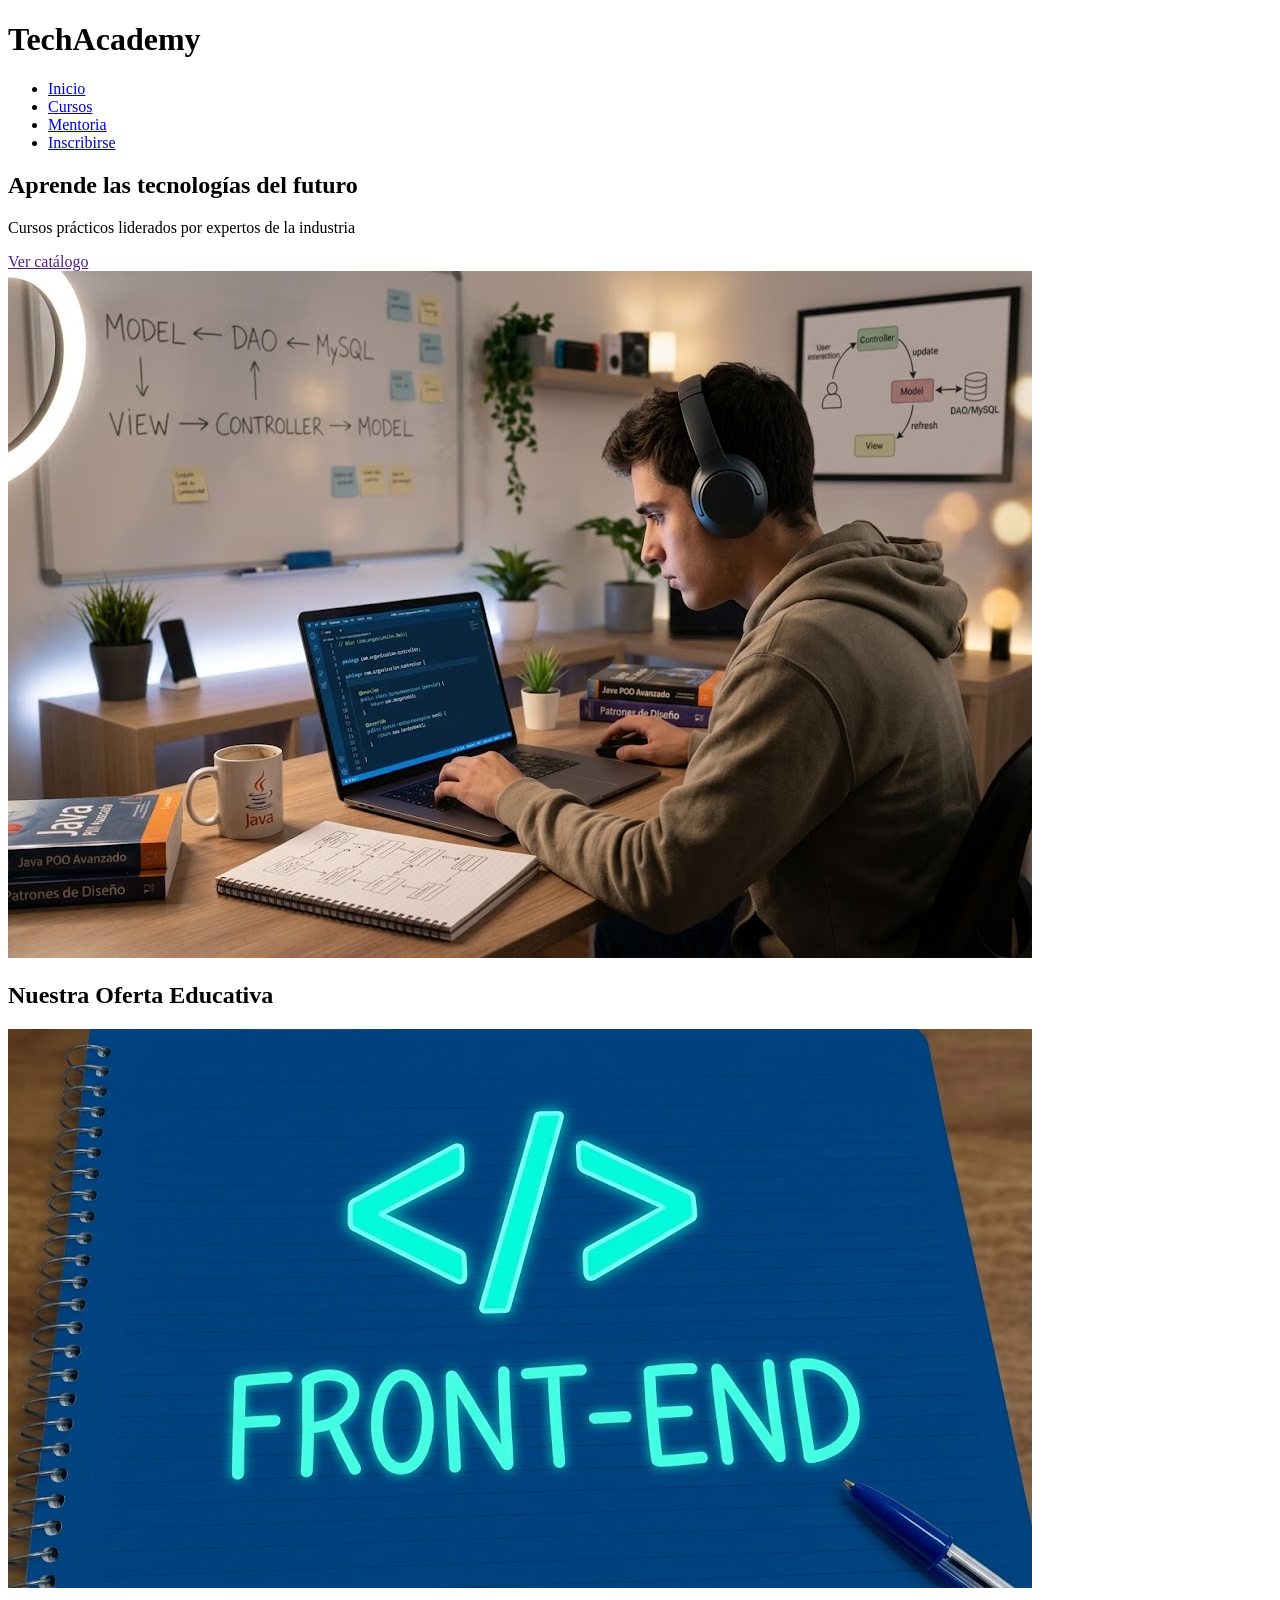
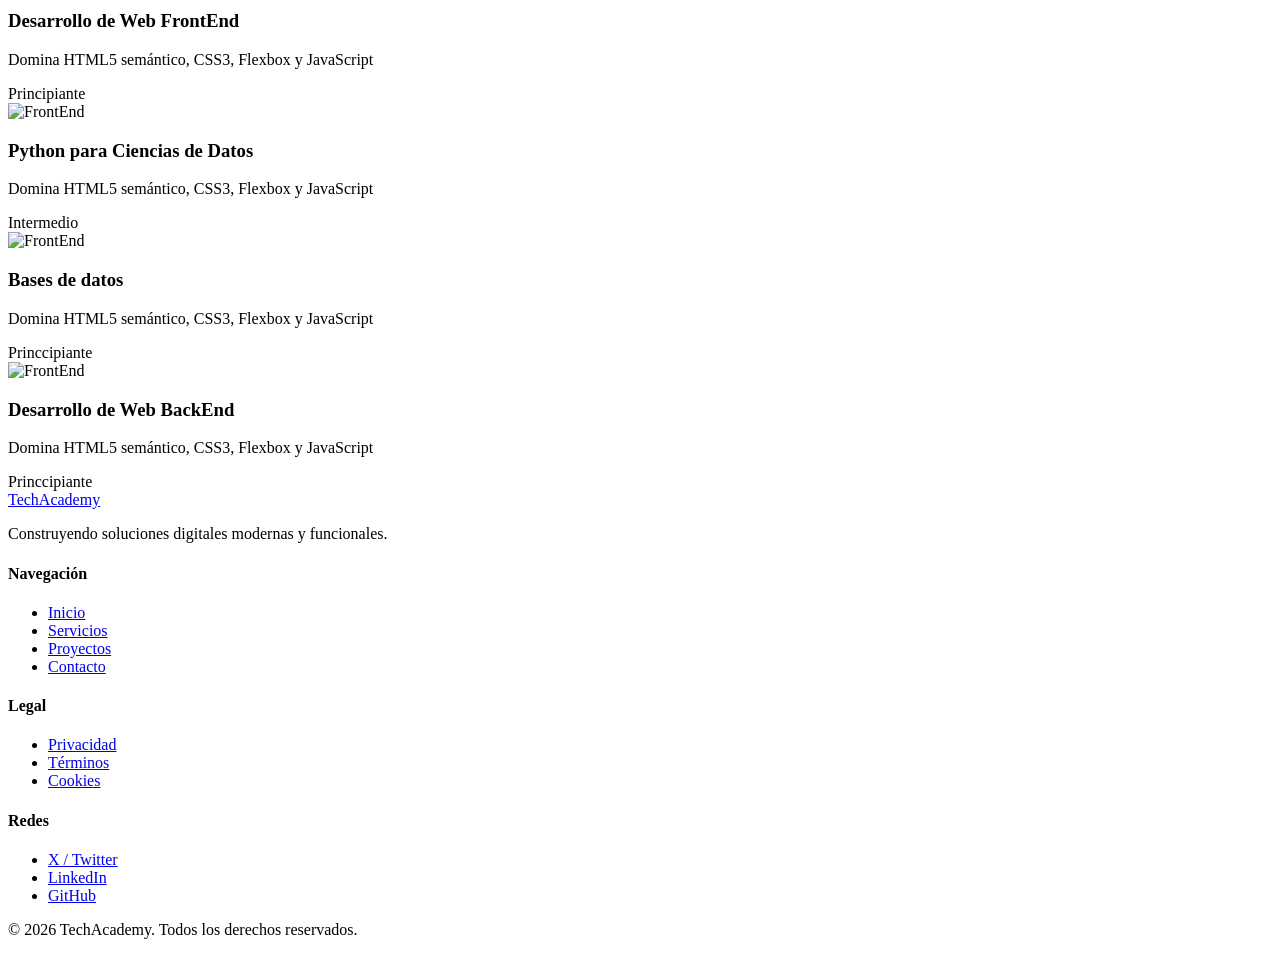
==== index.html @ c1e7bf1f "segundo commit" ====
<!DOCTYPE html>
<html lang="en">
<head>
    <meta charset="UTF-8">
    <meta name="viewport" content="width=device-width, initial-scale=1.0">
    <link rel="stylesheet" href="css/myStyle.css">

    <title>TechAcademy</title>

    <!--tipografia google internet-->
    <link rel="preconnect" href="https://fonts.googleapis.com">
    <link rel="preconnect" href="https://fonts.gstatic.com" crossorigin>
    <link href="https://fonts.googleapis.com/css2?family=Montserrat:ital,wght@0,100..900;1,100..900&display=swap" rel="stylesheet">

</head>
<body>

    <header>

        <div id="logo">
            <h1>TechAcademy</h1>
        </div>

        <nav class="navPrincipal">
            <ul>
                <li><a href="index.html">Inicio</a></li>
                <li><a href="cursos.html">Cursos</a></li>
                <li><a href="mentoria.html">Mentoria</a></li>
                <li><a href="inscribirse.html" id="btn_destacado">Inscribirse</a></li>
            </ul>

        </nav>
    </header>

    <!--CONTENIDO PRINCIPAL-->

    <main class="contenido_principal">
        <section class="tec">
            <section class="tec_contenido">
                <h2>Aprende las tecnologías del futuro</h2>
                <p>Cursos prácticos liderados por expertos de la industria</p>
                <a href="" id="btn_catalogo">Ver catálogo</a>
            </section>
            
            <section class="img">
                <img src="images/img1 Copiar.jpg" alt="img.error">
            </section>

        </section>

        <section id="catalogo">
            <h2>Nuestra Oferta Educativa</h2>
            <div class="grid_grautitos">
                <article class="tarjeta_curso">
                    <img src="images/img2.jpg" alt="FrontEnd">
                    <div class="info_curso">
                        <h3>Desarrollo de Web FrontEnd</h3>
                        <p>Domina HTML5 semántico, CSS3, Flexbox y JavaScript</p>
                        <span class="nivel">Principiante</span>
                    </div>
                </article>

                  <article class="tarjeta_curso">
                    <img src="images/img3.jpg" alt="FrontEnd">
                    <div class="info_curso">
                        <h3>Python para Ciencias de Datos</h3>
                        <p>Domina HTML5 semántico, CSS3, Flexbox y JavaScript</p>
                        <span class="nivel">Intermedio</span>
                    </div>
                </article>

                  <article class="tarjeta_curso">
                    <img src="images/img4.jpg" alt="FrontEnd">
                    <div class="info_curso">
                        <h3>Bases de datos</h3>
                        <p>Domina HTML5 semántico, CSS3, Flexbox y JavaScript</p>
                        <span class="nivel">Princcipiante</span>
                    </div>
                </article>

                  <article class="tarjeta_curso">
                    <img src="images/img5.jpg" alt="FrontEnd">
                    <div class="info_curso">
                        <h3>Desarrollo de Web BackEnd</h3>
                        <p>Domina HTML5 semántico, CSS3, Flexbox y JavaScript</p>
                        <span class="nivel">Princcipiante</span>
                    </div>
                </article>
            </div>
            
        </section>
    </main>

    <footer class="footer">
  <div class="footer-container">
    <div class="footer-brand">
      <a href="#" class="footer-logo">TechAcademy</a>
      <p>Construyendo soluciones digitales modernas y funcionales.</p>
    </div>

    <div class="footer-links">
      <div class="footer-col">
        <h4>Navegación</h4>
        <ul>
          <li><a href="#">Inicio</a></li>
          <li><a href="#">Servicios</a></li>
          <li><a href="#">Proyectos</a></li>
          <li><a href="#">Contacto</a></li>
        </ul>
      </div>

      <div class="footer-col">
        <h4>Legal</h4>
        <ul>
          <li><a href="#">Privacidad</a></li>
          <li><a href="#">Términos</a></li>
          <li><a href="#">Cookies</a></li>
        </ul>
      </div>

      <div class="footer-col">
        <h4>Redes</h4>
        <ul>
          <li><a href="#">X / Twitter</a></li>
          <li><a href="#">LinkedIn</a></li>
          <li><a href="#">GitHub</a></li>
        </ul>
      </div>
    </div>
  </div>

  <div class="footer-bottom">
    <p>&copy; 2026 TechAcademy. Todos los derechos reservados.</p>
  </div>
</footer>
</body>
</html>
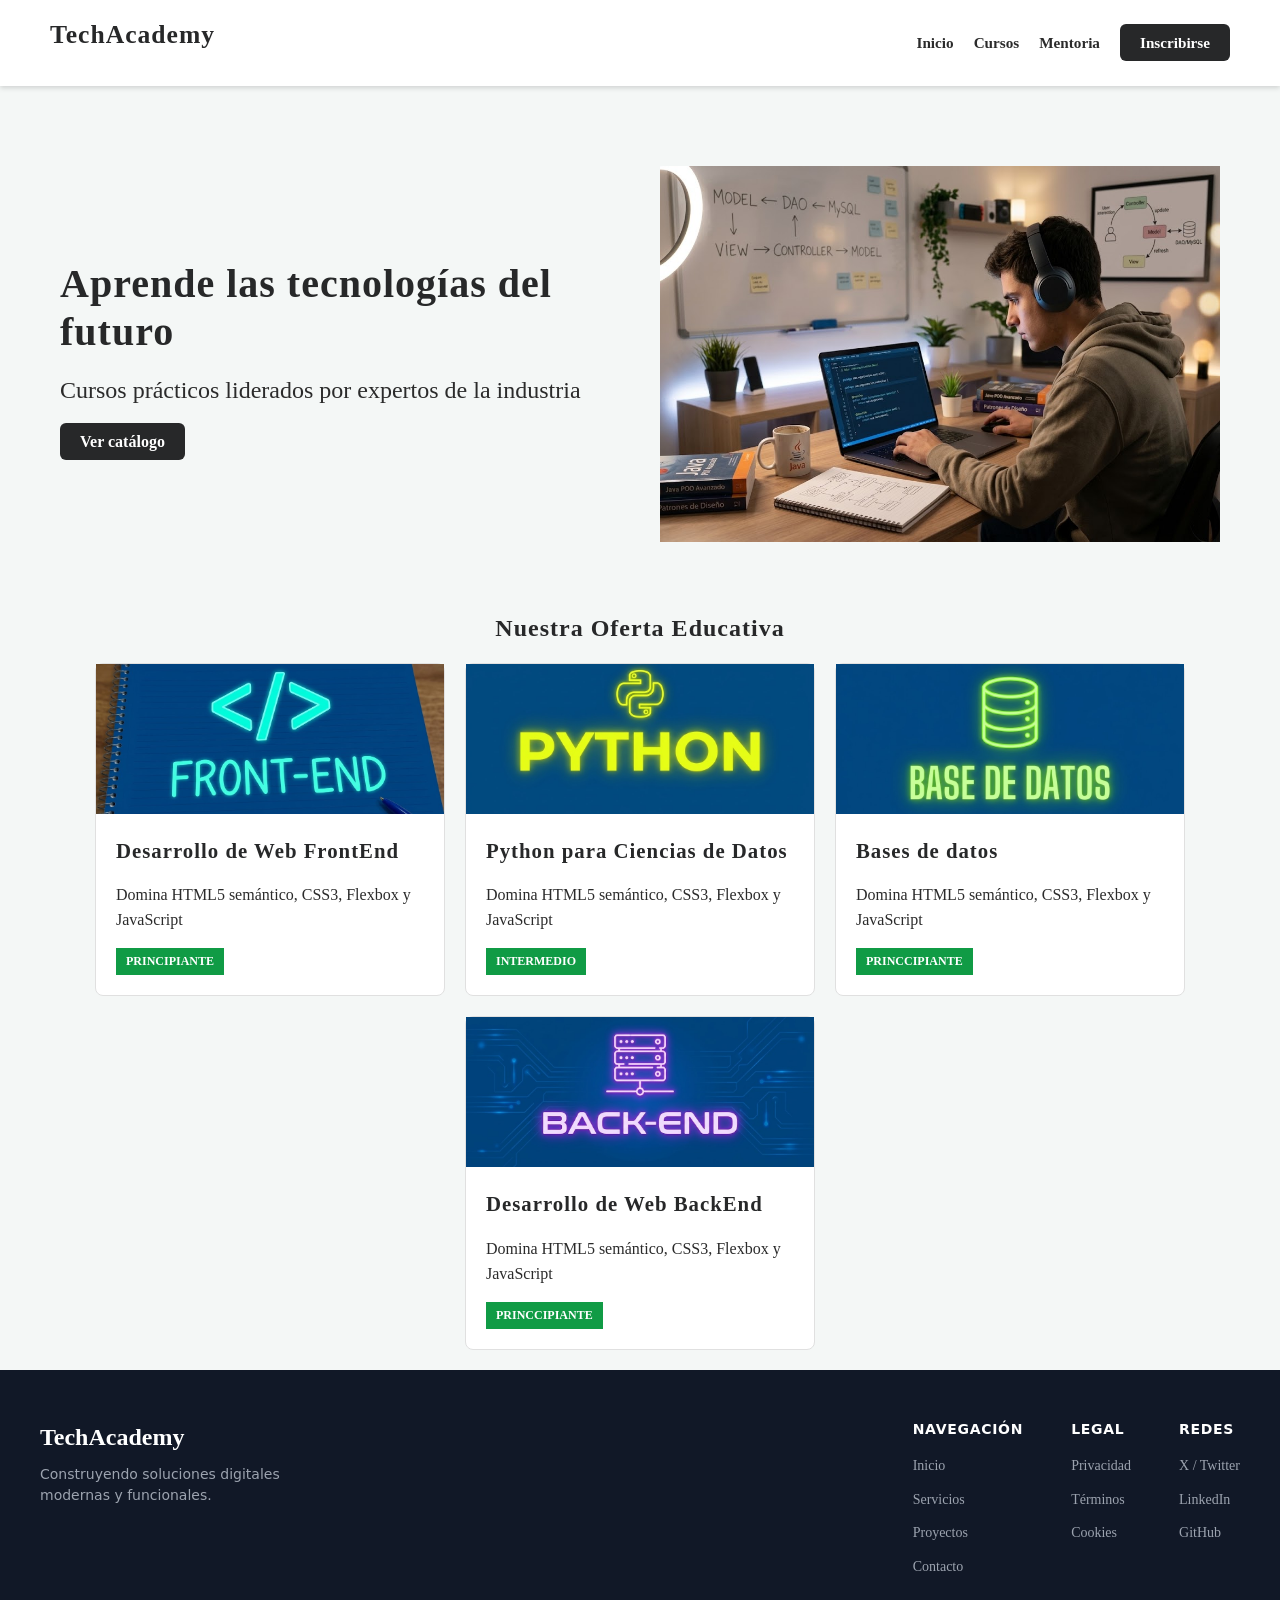
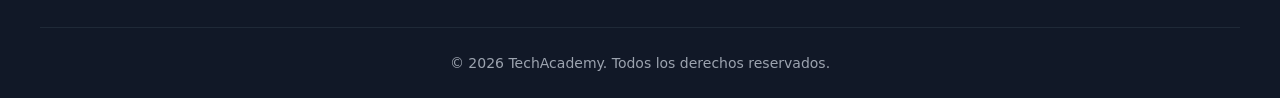
==== commit de028b74: "correccion Css" ====
--- a/index.html
+++ b/index.html
@@ -3,7 +3,7 @@
 <head>
     <meta charset="UTF-8">
     <meta name="viewport" content="width=device-width, initial-scale=1.0">
-    <link rel="stylesheet" href="css/myStyle.css">
+    <link rel="stylesheet" href="CSS/myStyle.css">
 
     <title>TechAcademy</title>
 
--- a/CSS/myStyle.css
+++ b/CSS/myStyle.css
@@ -0,0 +1,267 @@
+@font-face{
+    font-family: 'OpenDescarga' ;
+    src: url('../fonts/OpenSans-Regular.ttf') format('woff2');/*  ..  salir del css*/
+}
+/*VARIABLES*/
+:root{
+    /*se declaran con --*/
+    --colorPrincipal:#272829;
+    --colorSecundario: #109b45;
+    --colorObscuro:#2b2b2b;
+    --colorClaro: #fff;
+    --colorFondo: #f4f7f6;
+    --colorBorde: #e0e0e0;
+
+    --fuenteTitulos:'Montserrat';
+    --fuenteCuerpo:'OpenDescargada';
+}
+*{
+    box-sizing: border-box;
+    margin: 0;
+    padding: 0;
+
+}
+body{
+    background-color: var(--colorFondo);
+    color: var(--colorObscuro);
+    line-height: 1.6;
+    font-family: 'OpenDescarga';
+}
+ul{
+    text-decoration: none;
+}
+li{
+    list-style: none;
+    border-left: 20px;
+}
+a{
+    text-decoration: none;
+    font-family: var(--fuenteTitulos);
+}
+nav{
+    display: flex;
+}
+header{
+    display: flex;
+    background-color: var(--colorClaro);
+    justify-content: space-between; 
+    align-items: center;
+    box-shadow: 0 2px 5px rgb(0, 0, 0, 0.15);
+    top: 0;
+    position: sticky;
+    z-index: 1000;
+    padding: 15px 50px;
+}
+nav ul{
+    display: flex;
+    gap: 20px; /* espaciado*/
+    align-items: center;
+}
+nav a{
+
+    font-size: 0.95rem;
+    font-weight: bold;
+    color: inherit; /*el color de los contenedores padre*/
+}
+nav a:hover{
+    color: var(--colorSecundario);
+}
+#logo h1{
+    color: var(--colorPrincipal);
+    font-size: 1.6rem;
+    font-weight: 800;
+}
+h1, h2, h3{
+    font-family:var(--fuenteTitulos);
+    font-weight: 700 ;
+    letter-spacing: 1px;
+    margin-bottom: 15px;
+}
+#btn_destacado, #btn_catalogo{
+    padding: 10px 20px;
+    border-radius: 6px;
+    font-weight: 700; /*tipografia gruesa*/
+    background-color: var(--colorPrincipal);
+    color: var(--colorClaro);
+}
+#btn_destacado:hover{
+    background-color: var(--colorClaro);
+    color: var(--colorSecundario);
+}
+
+.contenido_principal{
+    max-width: 1200px;
+    margin: 0 auto;
+    padding: 20px;
+}
+/*CONTENIDO PRINCIPAL*/
+.tec{
+    display: flex;
+    align-items: center;
+    gap: 40px;
+    padding: 60px 0;
+    flex-wrap: wrap;
+}
+.tec_contenido, .img{
+    flex: 1 1 300px;
+}
+.tec_contenido h2{
+    font-size: 2.5rem;
+    color: var(--colorPrincipal);
+    line-height: 1.2;
+}
+.tec_contenido p{
+    font-size: 1.5rem;
+    margin-bottom: 20px;
+}
+
+.img img{
+    width: 100%;
+    height: auto;
+
+}
+/*btn de "ver catalogo"*/
+
+#btn_catalogo:hover{
+    background-color: var(--colorSecundario);
+}
+
+/*GRID CURSOS*/
+.catalogo{
+    padding: 40px 0;
+}
+#catalogo h2{
+    text-align: center;
+    color: var(--colorPrincipal);
+}
+.grid_grautitos{
+    display: flex;
+    flex-wrap: wrap;
+    gap: 20px;
+    justify-content: center;
+}
+.tarjeta_curso{
+    background-color: var(--colorClaro);
+    border: 1px solid var(--colorBorde);
+    border-radius: 8px;
+    flex: 1 1 280px; /* grow shrink basis*/
+    max-width: 350px;
+    display: flex;
+    flex-direction: column;
+    /* aqui efecto*/
+    transition: transform 0.5s ease, box-shadow 0.5s ease;
+}
+
+.tarjeta_curso:hover{
+     transform: translateY(-5px);
+     box-shadow: 0 6px rgb(0, 0, 0, 0.08);
+}
+.tarjeta_curso img{
+    width: 100%;
+    height: 150px;
+    object-fit: cover;
+}
+.info_curso{
+    padding: 20px;
+    flex-grow: 1;
+    display: flex;
+    flex-direction: column;
+}
+.info_curso h3{
+    font-size: 1.3rem;
+    color: var(--colorPrincipal);
+
+}
+.info_curso p{
+    margin-bottom: 15px;
+    flex-grow: 1;
+    color: var(--colorObscuro);
+}
+.nivel{
+    background-color: var(--colorSecundario);
+    color: var(--colorClaro);
+    font-family: var(--fuenteTitulos);
+    padding: 4px 10px;
+    font-size: 0.75rem;
+    font-weight: 700;
+    text-transform: uppercase;
+    align-self: flex-start;
+}
+
+.footer {
+  background-color: #111827;
+  color: #9ca3af;
+  padding: 3rem 1.5rem 1.5rem;
+  font-family: system-ui, -apple-system, sans-serif;
+}
+
+.footer-container {
+  max-width: 1200px;
+  margin: 0 auto;
+  display: flex;
+  flex-wrap: wrap;
+  justify-content: space-between;
+  gap: 2rem;
+}
+
+.footer-brand {
+  max-width: 300px;
+}
+
+.footer-logo {
+  color: #ffffff;
+  font-size: 1.5rem;
+  font-weight: bold;
+  text-decoration: none;
+}
+
+.footer-brand p {
+  margin-top: 0.5rem;
+  font-size: 0.875rem;
+  line-height: 1.5;
+}
+
+.footer-links {
+  display: flex;
+  gap: 3rem;
+  flex-wrap: wrap;
+}
+
+.footer-col h4 {
+  color: #ffffff;
+  font-size: 0.875rem;
+  font-weight: 600;
+  text-transform: uppercase;
+  letter-spacing: 0.05em;
+  margin-bottom: 0.75rem;
+}
+
+.footer-col ul {
+  list-style: none;
+  padding: 0;
+  margin: 0;
+}
+
+.footer-col li {
+  margin-bottom: 0.5rem;
+}
+
+.footer-col a {
+  color: #9ca3af;
+  text-decoration: none;
+  font-size: 0.875rem;
+  transition: color 0.2s;
+}
+
+.footer-col a:hover {
+  color: #ffffff;
+}
+
+.footer-bottom {
+  max-width: 1200px;
+  margin: 2.5rem auto 0;
+  padding-top: 1.5rem;
+  border-top: 1px solid #1f2937;
+  text-align: center;
+  font-size: 0.875rem;
+}
